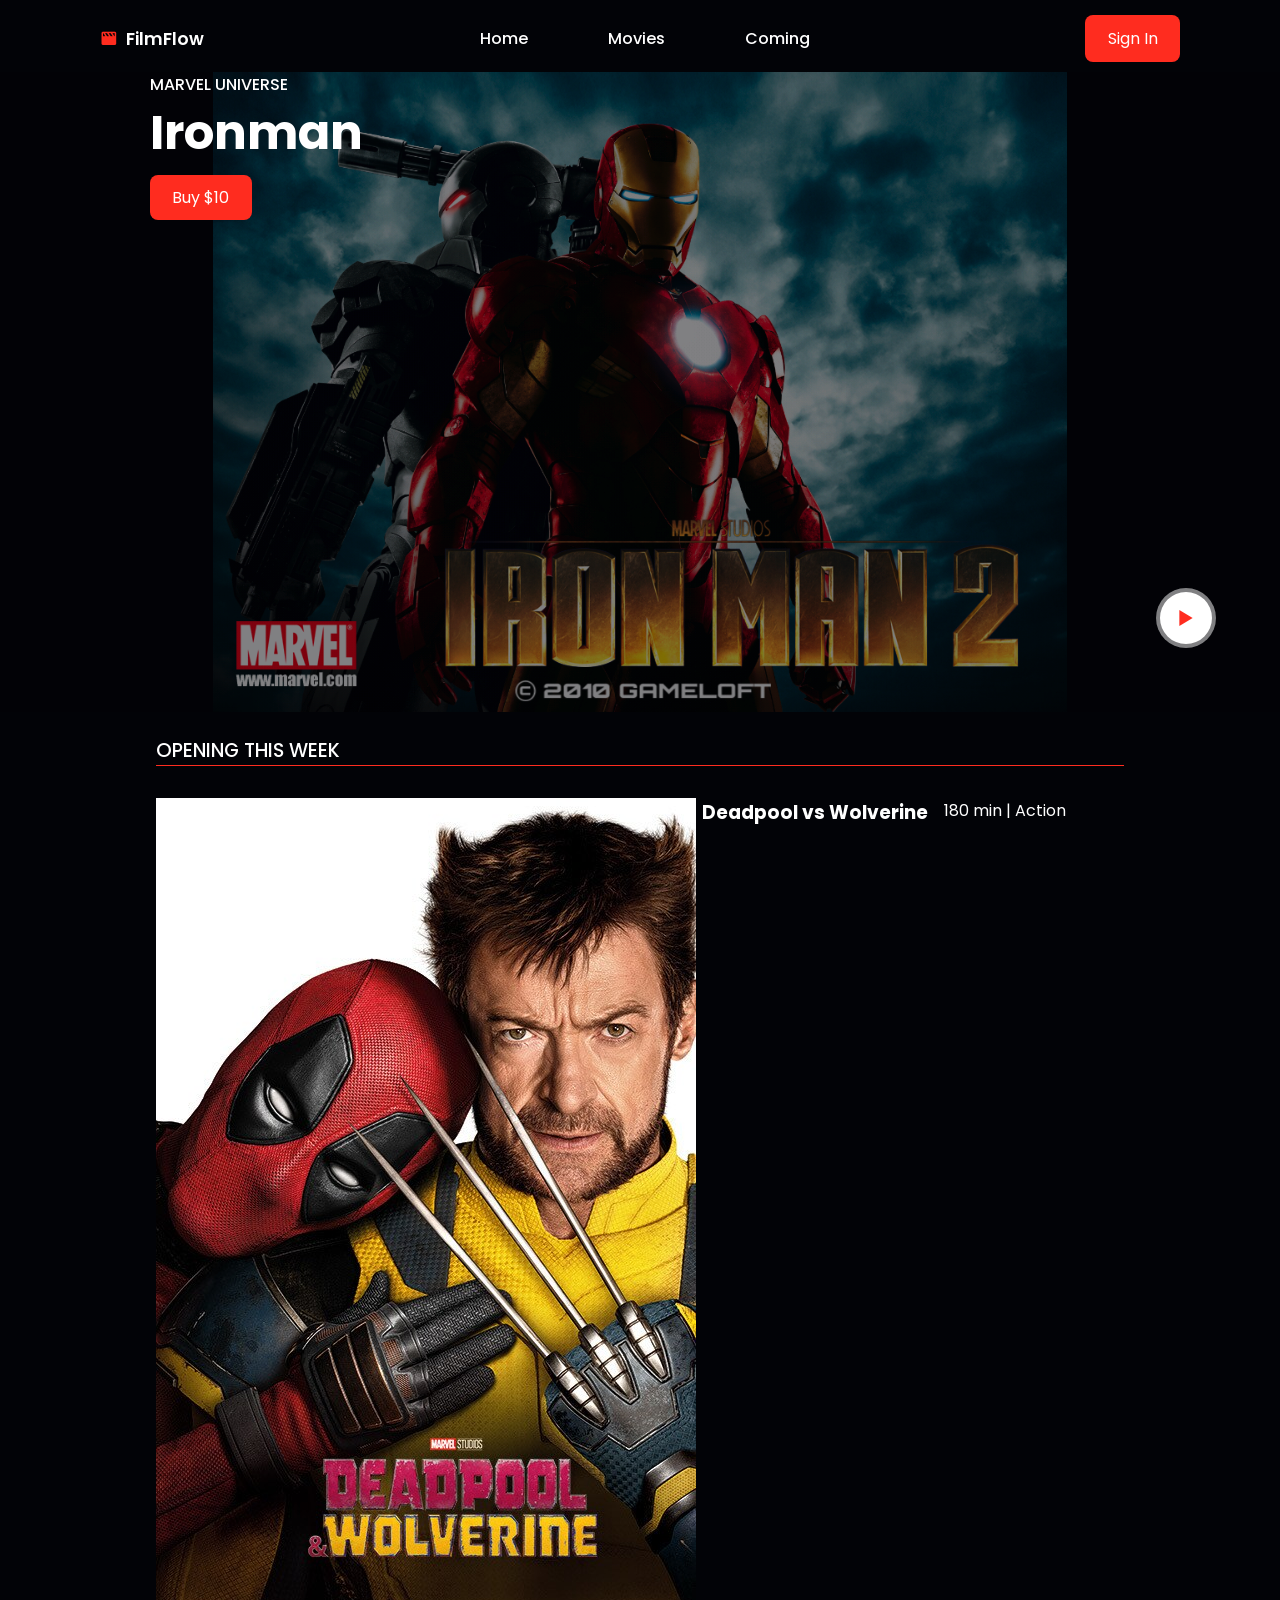
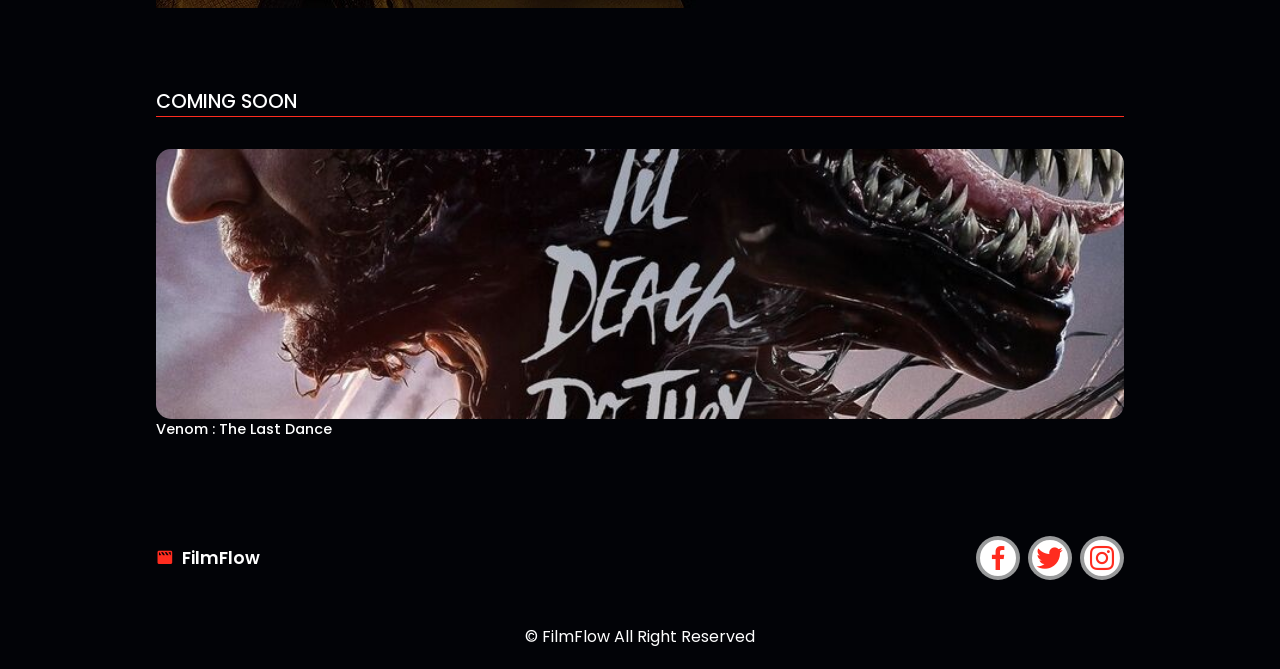
==== index.html @ cda3e14e "Add to repository" ====
<!DOCTYPE html>
<html lang="en">
<head>
    <meta charset="UTF-8">
    <meta name="viewport" content="width=device-width, initial-scale=1.0">
    <title>Movie Review Website | Sujal Sharma</title>
    <link rel="stylesheet" href="style.css">

    <link rel="stylesheet" href="https://cdn.jsdelivr.net/npm/boxicons@latest/css/boxicons.min.css">

    <link rel="stylesheet" href="https://cdn.jsdelivr.net/npm/swiper@11/swiper-bundle.min.css" />
    
</head>
<body>

    <header>
        <a href="#home" class="logo">
            <i class='bx bxs-movie'></i>FilmFlow
        </a>
        <div class="bx bx-menu" id="menu-icon"></div>

        <ul class="navbar">
            <li><a href="#home" class="active-home">Home</a></li>
            <li><a href="#movies">Movies</a></li>
            <li><a href="#coming">Coming</a></li>
        </ul>
        <a href="#" class="btn">Sign In</a> 
    </header>
    
    <section class="home-swipper" id="home">
        <div class="swiper-wrapper">
            <div class="swiper-slide container">
                <img src="Ironman2.png" alt="">
                <div class="home-text">
                    <span>Marvel Universe</span>
                    <h1>Ironman</h1>
                    <a href="" class="btn">Buy $10</a>
                    <a href="" class="play">
                        <i class="bx bx-play"></i>
                    </a>
                </div>
            </div>
            <div class="swiper-slide container">
                <img src="Infinity War.jpg" alt="">
                <div class="home-text">
                    <span>Marvel Universe</span>
                    <h1>Avengers <br>Infinity War</h1>
                    <a href="" class="btn">Buy $10</a>
                    <a href="" class="play">
                        <i class="bx bx-play"></i>
                    </a>
                </div>
            </div>
            <div class="swiper-slide container">
                <img src="Spiderman.jpg" alt="">
                <div class="home-text">
                    <span>Marvel Universe</span>
                    <h1>Spiderman <br>No Way Home</h1>
                    <a href="" class="btn">Buy $20</a>
                    <a href="" class="play">
                        <i class="bx bx-play"></i>
                    </a>
                </div>
            </div>
            <div class="swiper-slide container">
                <img src="Captain America.jpg" alt="">
                <div class="home-text">
                    <span>Marvel Universe</span>
                    <h1>Captain America <br>The Winter Soldier</h1>
                    <a href="" class="btn">Buy $10</a>
                    <a href="" class="play">
                        <i class="bx bx-play"></i>
                    </a>
                </div>
            </div>

          </div> 
        </div>
        <div class="swiper-pagination"></div>
    </section>

    <div class="movies" id="movies">
        <h2 class="heading">Opening This Week</h2>

        <div class="movies-container">

            <div class="box">
                <img src="Deadpool3.jpeg" alt="">
            </div>
            <h3>Deadpool vs Wolverine</h3>
            <span>180 min | Action</span>
        </div>
    </div>
    <section class="coming" id="coming">
         <h2 class="heading">Coming Soon</h2>
         <div class="coming-container swiper">
            <div class="swiper-wraper">
                <div class="swiper-slide box">
                    <div class="box-img">
                        <img src="Venom.jpg" alt="">
                    </div>
                    <h3>Venom : The Last Dance</h3>
                </div>
            </div>
        </div>
    </section>

        <section class="footer">
            <a href="" class="logo">
                <i class="bx bxs-movie"></i>FilmFlow
            </a>
            <div class="social">
                <a href=""><i class='bx bxl-facebook'></i></a>
                <a href=""><i class='bx bxl-twitter'></i></a>
                <a href=""><i class='bx bxl-instagram'></i></a>
            </div>
        </section>

        <div class="copyright">
            <p>&#169; FilmFlow All Right Reserved</p>
        </div>
    <script src="https://cdn.jsdelivr.net/npm/swiper@11/swiper-bundle.min.js"></script>
    <script src="script.js"></script>
</body>
</html>
---- style.css ----
@import url('https://fonts.googleapis.com/css2?family=Poppins:wght@100;200;300;400;500;600;700;800;900&display=swap');

* {
  font-family: 'Poppins', sans-serif;
  margin: 0;
  padding: 0;
  box-sizing: border-box;
  text-decoration: none;
  list-style: none;
  scroll-padding-top: 2rem;
  scroll-behavior: smooth;
}

:root {
  --main-color: #ff2c1f;
  --text-color: #020307;
  --bg-color: #fff;
}

body {
  background: var(--text-color);
  color: var(--bg-color);
}

header {
  position: fixed;
  width: 100%;
  top: 0;
  right: 0;
  z-index: 1000;
  display: flex;
  align-items: center;
  justify-content: space-between;
  padding: 15px 100px;
  transition: 0.5s;
}

header.shadow{
  background: var(--bg-color);
  box-shadow: 0 0 4px rgb(14 55 54/15%);
}
header.shadow .navbar a{
  color: var(--text-color);
}
header.shadow .logo{
  color: var(--text-color);
}

.logo {
  font-size: 1.1rem;
  font-weight: 600;
  align-items: center;
  color: var(--bg-color);
  display: flex;
  column-gap: 0.5rem;
}

.bx {
  color: var(--main-color);
}

.navbar{
  display: flex;
  column-gap: 5rem;
}

.navbar li {
  position: relative;
}
.navbar a{
  font-size: 1rem;
  font-weight: 500;
  color: var(--bg-color);
}

.navbara::after {
  content: '';
  width: 0;
  height: 2px;
  background: var(--main-color);
  position: absolute;
  bottom: -4px;
  left: 0;
  transition: 0.4s all linear;
}

.navbar a:hover::after, 
.navbar .active-home::after {
  width: 100%;
}
#menu-icon{
  font-size: 24px;
  cursor: pointer;
  z-index: 1000001;
  display: none;
}
.btn {
  padding: 0.7rem 1.4rem;
  background: var(--main-color);
  color: #fff;
  font-weight: 400;
  border-radius: 0.5rem;
}

.btn:hover {
  background: #fa1216; 
}

section {
  padding: 4.5rem 0 1.5rem;

}

.container {
  width: 100%;
  min-height: 640px;
  position: relative;
  display: flex;
  align-items: center;
  background-color: rgba(2, 3, 7, 0.5);
}

.container img{
  position: absolute;
  width: 100%;
  height: 100%;
  object-fit: contain;
  object-position: center;
  z-index: -1;
}

.swiper-wrapper{
  position: absolute;
}

.swiper-pagination-bullet {
  width: 6px !important;
  height: 6px !important;
  border-radius: 0.2rem !important;
  background: var(--bg-color) !important;
  opacity: 1 !important;
}

.swiper-pagination-bullet-active {
  width: 1.5rem !important;
  background: var(--main-color) !important;
}
.home-text {
  z-index: 1000;
  padding: 0 150px;
}

.home-text span{
  z-index: var(--bg-color);
  font-weight: 500;
  text-transform: uppercase;
}

.home-text h1 {
  color: var(--bg-color);
  font-size: 3rem;
  font-weight: 700;
  margin-bottom: 1rem;
}

.play {
  position: absolute;
  right: 4rem;
  bottom: 10%;
}

.play .bx {
  background: var(--bg-color);
  padding: 10px;
  font-size: 2rem;
  border-radius: 50%;
  border: 4px solid rgb(2, 3, 7,0.5);
  color: var(--main-color);
}

.play .bx:hover{
  background: var(--main-color);
  color: var(--bg-color);
  transition: 0.2s all linear;
}

.heading{
  max-width: 968px;
  margin-left: auto;
  margin-right: auto;
  font-size: 1.2rem;
  font-weight: 500;
  text-transform: uppercase;
  border-bottom: 1px solid var(--main-color);
}

.movies-container{
  max-width: 968px;
  margin-right: auto;
  margin-left: auto;
  display: grid;
  grid-template-columns: repeat(auto-fit, minmax(180px,auto));
  gap: 1rem;
  margin-top: 2rem;
}
.box .box-img{
  width: 100%;
  height: 270px;
  cursor: pointer;
}
.box .box-img img{
  width: 100%;
  height: 100%;
  object-fit: cover;
}
.box .box-img img:hover{
  transform: translateY(-10px);
  transition: 0.2s all linear;
}
.box h3{
  font-size: 0.9rem;
  font-weight: 500;
}
.box span{
  font-size: 14px;
}

.coming-container{
  display: grid;
  gap: 1rem;
  max-width: 968px;
  margin-left: auto;
  margin-right: auto;
  margin-top: 2rem;
}
.coming-container .box img:hover{
  transform: translateY(0);
}
.coming-container .box img{
  border-radius: 15px;
}

.footer{
  max-width: 968px;
  margin-left: auto;
  margin-right: auto;
  display: flex;
  justify-content: space-between;
}
.social{
  display: flex;
  align-items: center;
  column-gap: 0.5rem;
}
.social .bx{
  background: var(--bg-color);
  padding: 2px;
  font-size: 2rem;
  border-radius: 50%;
  border: 4px solid rgb(2, 3, 7,0.4);
  color: var(--main-color);
}
.social .bx:hover{
  background: var(--main-color);
  color: var(--bg-color);
  transition: 0.2s all linear;
}

.copyright{
  padding: 20px;
  text-align: center;
  color: var(--bg-color);
}

@media (max-width: 1080px){
  .home-text{
      padding: 0 100px;
  }
}
@media (max-width: 991px){
  header{
      padding: 18px 4%;
  }
  section{
      padding: 50px 4%;
  }
  .home-text{
      padding: 0 4%;
  }
  .home-text h1{
      font-size: 3rem;
  }
}
@media (max-width: 774px){
  header{
      padding: 12px 4%;
  }
  #menu-icon{
      display: initial;
      color: var(--bg-color);
  }
  header.shadow #menu-icon{
      color: var(--text-color);
  }
  .navbar{
      position: absolute;
      top: -570px;
      left: 0;
      right: 0;
      display: flex;
      flex-direction: column;
      background: var(--bg-color);
      row-gap: 1.4rem;
      padding: 20px;
      box-shadow: 4px 4px 0 4px rgb(14 55 54/15%);
      transition: 0.2s all linear;
      text-align: center;
      width: 100%;
  }
  .navbar a{
      color: var(--text-color);
  }
  .navbar a:hover{
      color: var(--main-color);
      border-bottom: 1px solid var(--main-color);
  }
  .navbar a::after{
      display: none;
  }
  .navbar.active{
      top: 100%;
  }
  .home-text h1{
      font-size: 2.4rem;
  }
  .btn{
      padding: 0.6rem 1.2rem;
  }
  .movies-container{
      grid-template-columns: repeat(auto-fit, minmax(160px,auto));
  }
}
@media (max-width: 472px){
  .newsletter form .email{
      width: auto;
  }
  .footer{
      flex-direction: column;
      align-items: center;
      row-gap: 1rem;
  }
  .container{
      width: 100%;
      min-height: 500px;
  }
  header{
      padding: 6px 4%;
  }
  .home-text h1{
      font-size: 1.7rem;
  }
  .play{
      right: 2rem;
      bottom: 8%;
  }
  .play .bx{
      padding: 7px;
  }
  .movies-container{
      grid-template-columns: repeat(auto-fit, minmax(140px, auto));
  }
}
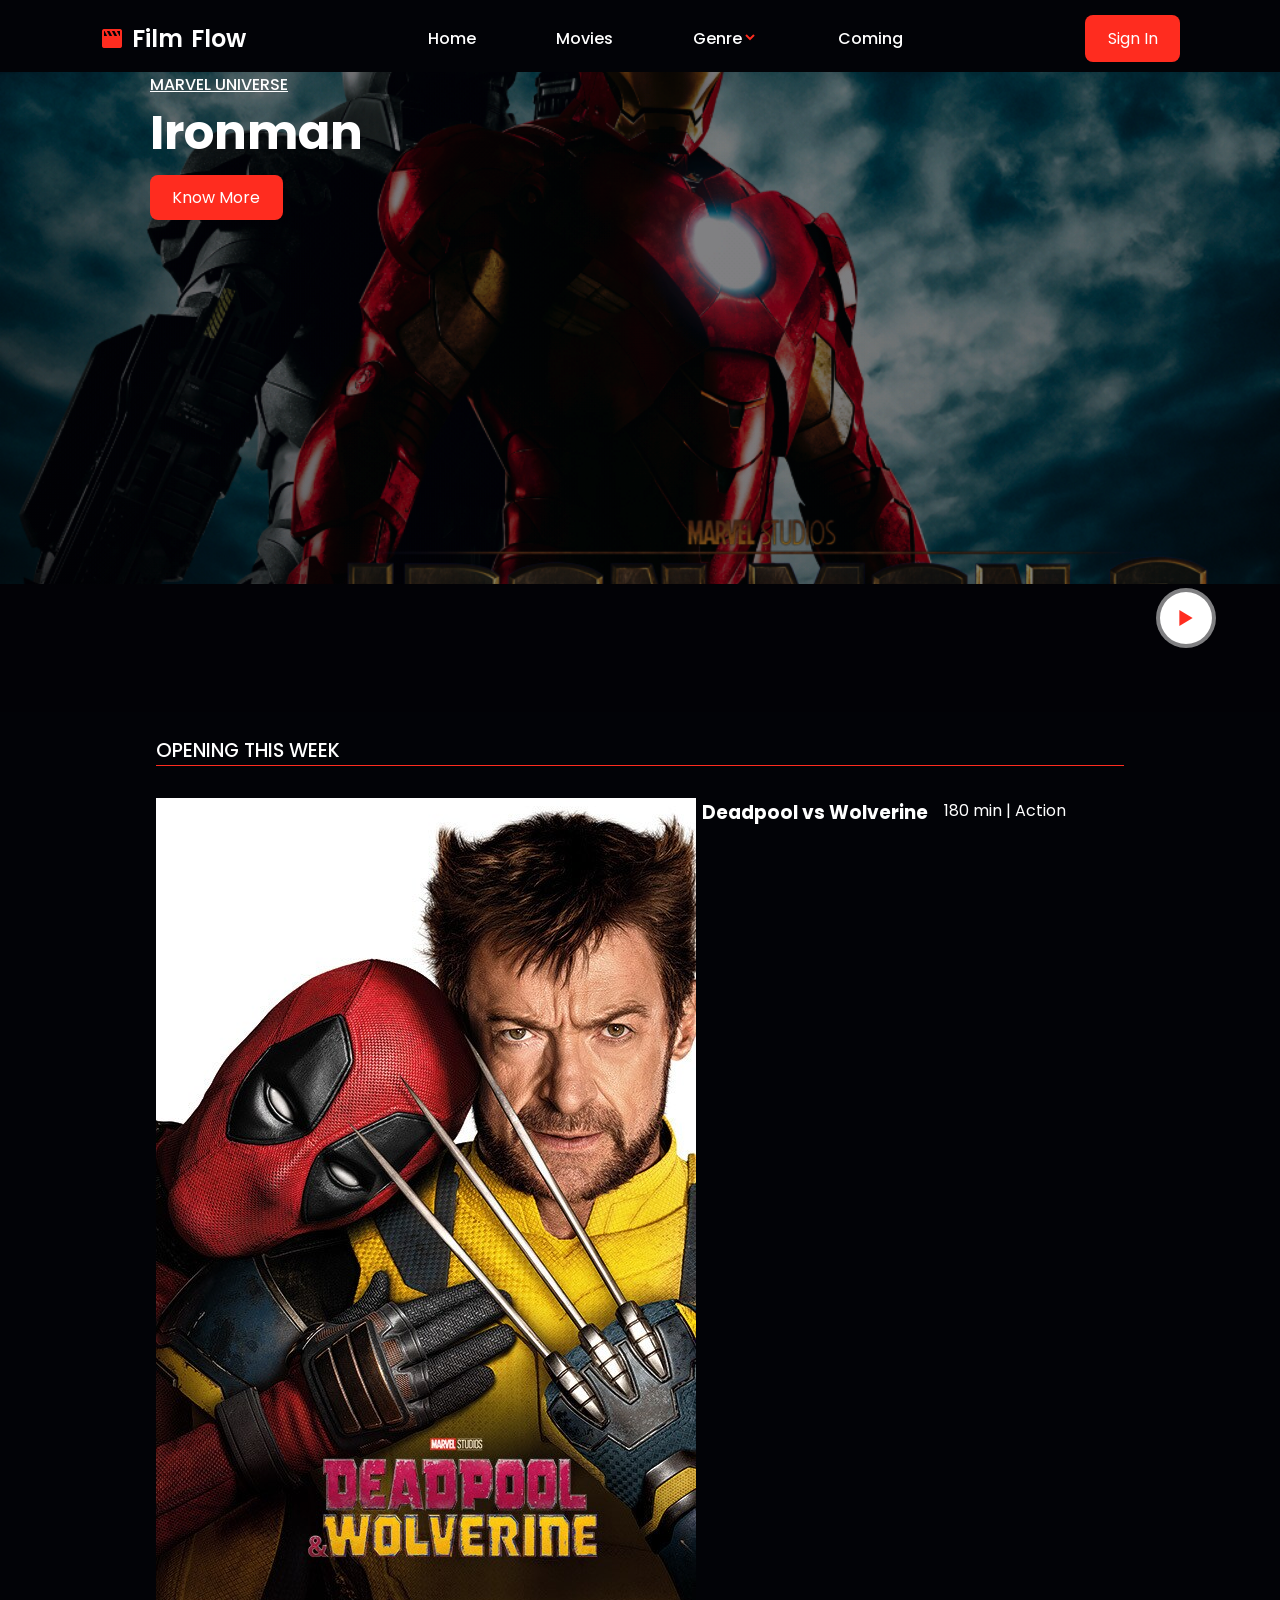
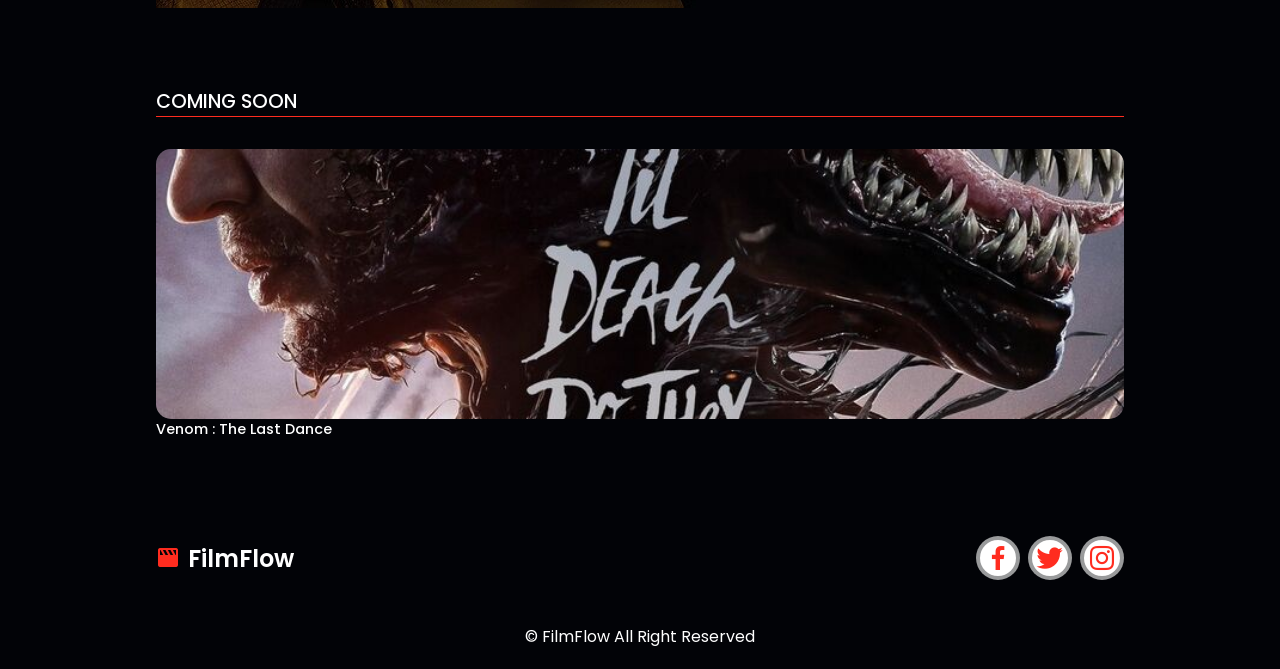
==== commit 6d0b7ae1: "Update" ====
--- a/index.html
+++ b/index.html
@@ -3,7 +3,7 @@
 <head>
     <meta charset="UTF-8">
     <meta name="viewport" content="width=device-width, initial-scale=1.0">
-    <title>Movie Review Website | Sujal Sharma</title>
+    <title>FilmFlow: Movie Review Website | By-Sujal Sharma</title>
     <link rel="stylesheet" href="style.css">
 
     <link rel="stylesheet" href="https://cdn.jsdelivr.net/npm/boxicons@latest/css/boxicons.min.css">
@@ -13,19 +13,44 @@
 </head>
 <body>
 
-    <header>
+    <div class="menu-bar">
         <a href="#home" class="logo">
-            <i class='bx bxs-movie'></i>FilmFlow
+            <i class='bx bxs-movie'></i>Film<span>Flow</span>
         </a>
         <div class="bx bx-menu" id="menu-icon"></div>
 
         <ul class="navbar">
             <li><a href="#home" class="active-home">Home</a></li>
             <li><a href="#movies">Movies</a></li>
+            <li class="dropdown"><a href="#genre">Genre<i class="bx bxs-chevron-down" id="dropbtn"></i></a>
+                <div class="dropdown_menu">
+                    <ul>
+                        <li><a href=#action>Action</a></li>
+                        <li><a href=#adventure>Adventure</a></li>
+                        <li><a href=#animation>Animation</a></li>
+                        <li><a href=#biography>Biography</a></li>
+                        <li><a href=#comedy>Comedy</a></li>
+                        <li><a href=#crime>Crime</a></li>
+                        <li><a href=#documentary>Documentary</a></li>
+                        <li><a href=#drama>Drama</a></li>
+                        <li><a href=#family>Family</a></li>
+                        <li><a href=#fantasy>Fantasy</a></li>
+                        <li><a href=#history>History</a></li>
+                        <li><a href=#horror>Horror</a></li>
+                        <li><a href=#kids>Kids</a></li>
+                        <li><a href=#Mystery>Mystery</a></li>
+                        <li><a href=#reality>Reality</a></li>
+                        <li><a href=#Romance>Romance</a></li>
+                        <li><a href=#sci-fi&fantasy>Sci-Fi & Fantasy</a></li>
+                        <li><a href=#thriller>Thriller</a></li>
+                        <li><a href=#war>War</a></li>
+                    </ul>
+                </div>
+            </li>
             <li><a href="#coming">Coming</a></li>
         </ul>
         <a href="#" class="btn">Sign In</a> 
-    </header>
+    </div>
     
     <section class="home-swipper" id="home">
         <div class="swiper-wrapper">
@@ -34,7 +59,7 @@
                 <div class="home-text">
                     <span>Marvel Universe</span>
                     <h1>Ironman</h1>
-                    <a href="" class="btn">Buy $10</a>
+                    <a href="" class="btn">Know More</a>
                     <a href="" class="play">
                         <i class="bx bx-play"></i>
                     </a>
@@ -45,7 +70,7 @@
                 <div class="home-text">
                     <span>Marvel Universe</span>
                     <h1>Avengers <br>Infinity War</h1>
-                    <a href="" class="btn">Buy $10</a>
+                    <a href="" class="btn">Know More</a>
                     <a href="" class="play">
                         <i class="bx bx-play"></i>
                     </a>
@@ -56,7 +81,7 @@
                 <div class="home-text">
                     <span>Marvel Universe</span>
                     <h1>Spiderman <br>No Way Home</h1>
-                    <a href="" class="btn">Buy $20</a>
+                    <a href="" class="btn">Know More</a>
                     <a href="" class="play">
                         <i class="bx bx-play"></i>
                     </a>
@@ -67,7 +92,7 @@
                 <div class="home-text">
                     <span>Marvel Universe</span>
                     <h1>Captain America <br>The Winter Soldier</h1>
-                    <a href="" class="btn">Buy $10</a>
+                    <a href="" class="btn">Know More</a>
                     <a href="" class="play">
                         <i class="bx bx-play"></i>
                     </a>
--- a/style.css
+++ b/style.css
@@ -22,32 +22,32 @@
   color: var(--bg-color);
 }
 
-header {
-  position: fixed;
-  width: 100%;
-  top: 0;
-  right: 0;
-  z-index: 1000;
-  display: flex;
-  align-items: center;
-  justify-content: space-between;
-  padding: 15px 100px;
-  transition: 0.5s;
-}
-
-header.shadow{
-  background: var(--bg-color);
-  box-shadow: 0 0 4px rgb(14 55 54/15%);
-}
-header.shadow .navbar a{
-  color: var(--text-color);
-}
-header.shadow .logo{
-  color: var(--text-color);
-}
+.menu-bar{
+    position: fixed;
+    width: 100%;
+    top: 0;
+    right: 0;
+    z-index: 1000;
+    display: flex;
+    align-items: center;
+    justify-content: space-between;
+    padding: 15px 100px;
+    transition: 0.5s;
+  }
+
+  .menu-bar.shadow{
+    background: var(--bg-color);
+    box-shadow: 0 0 4px rgb(14 55 54/15%);
+  }
+  header.shadow .navbar a{
+    color: var(--text-color);
+  }
+  header.shadow .logo{
+    color: var(--text-color);
+  }
 
 .logo {
-  font-size: 1.1rem;
+  font-size: 1.5rem;
   font-weight: 600;
   align-items: center;
   color: var(--bg-color);
@@ -71,6 +71,12 @@
   font-size: 1rem;
   font-weight: 500;
   color: var(--bg-color);
+}
+
+.navbar a:hover {
+  border-bottom-width: 1px;
+  border-bottom-style: solid;
+  border-color: var(--main-color);
 }
 
 .navbara::after {
@@ -88,6 +94,7 @@
 .navbar .active-home::after {
   width: 100%;
 }
+
 #menu-icon{
   font-size: 24px;
   cursor: pointer;
@@ -111,6 +118,35 @@
 
 }
 
+.dropdown_menu {
+  display: none;
+}
+
+.navbar ul li:hover .dropdown_menu {
+  font-size: 14px;
+  padding: 10px 0 0;
+  display: flex;
+  justify-content: flex-start;
+  align-items: center;
+  flex-wrap: wrap;
+  list-style: none;
+  margin: 0;
+  background-color:var(--text-color);
+  box-sizing: border-box;
+}
+
+.dropdown_menu ul {
+  display: block;
+  margin: 10px;
+}
+
+.dropdown_menu ul li {
+  width: 150px;
+  padding: 10px;
+}
+
+
+
 .container {
   width: 100%;
   min-height: 640px;
@@ -123,9 +159,8 @@
 .container img{
   position: absolute;
   width: 100%;
-  height: 100%;
-  object-fit: contain;
-  object-position: center;
+  height: 80%;
+  object-fit: cover;
   z-index: -1;
 }
 
@@ -154,6 +189,7 @@
   z-index: var(--bg-color);
   font-weight: 500;
   text-transform: uppercase;
+  text-decoration: underline;
 }
 
 .home-text h1 {
@@ -161,6 +197,12 @@
   font-size: 3rem;
   font-weight: 700;
   margin-bottom: 1rem;
+}
+
+.home-text h1:hover{
+  text-decoration: double;
+  color: rgba(255, 0, 0, 0.873);
+  cursor: pointer;
 }
 
 .play {
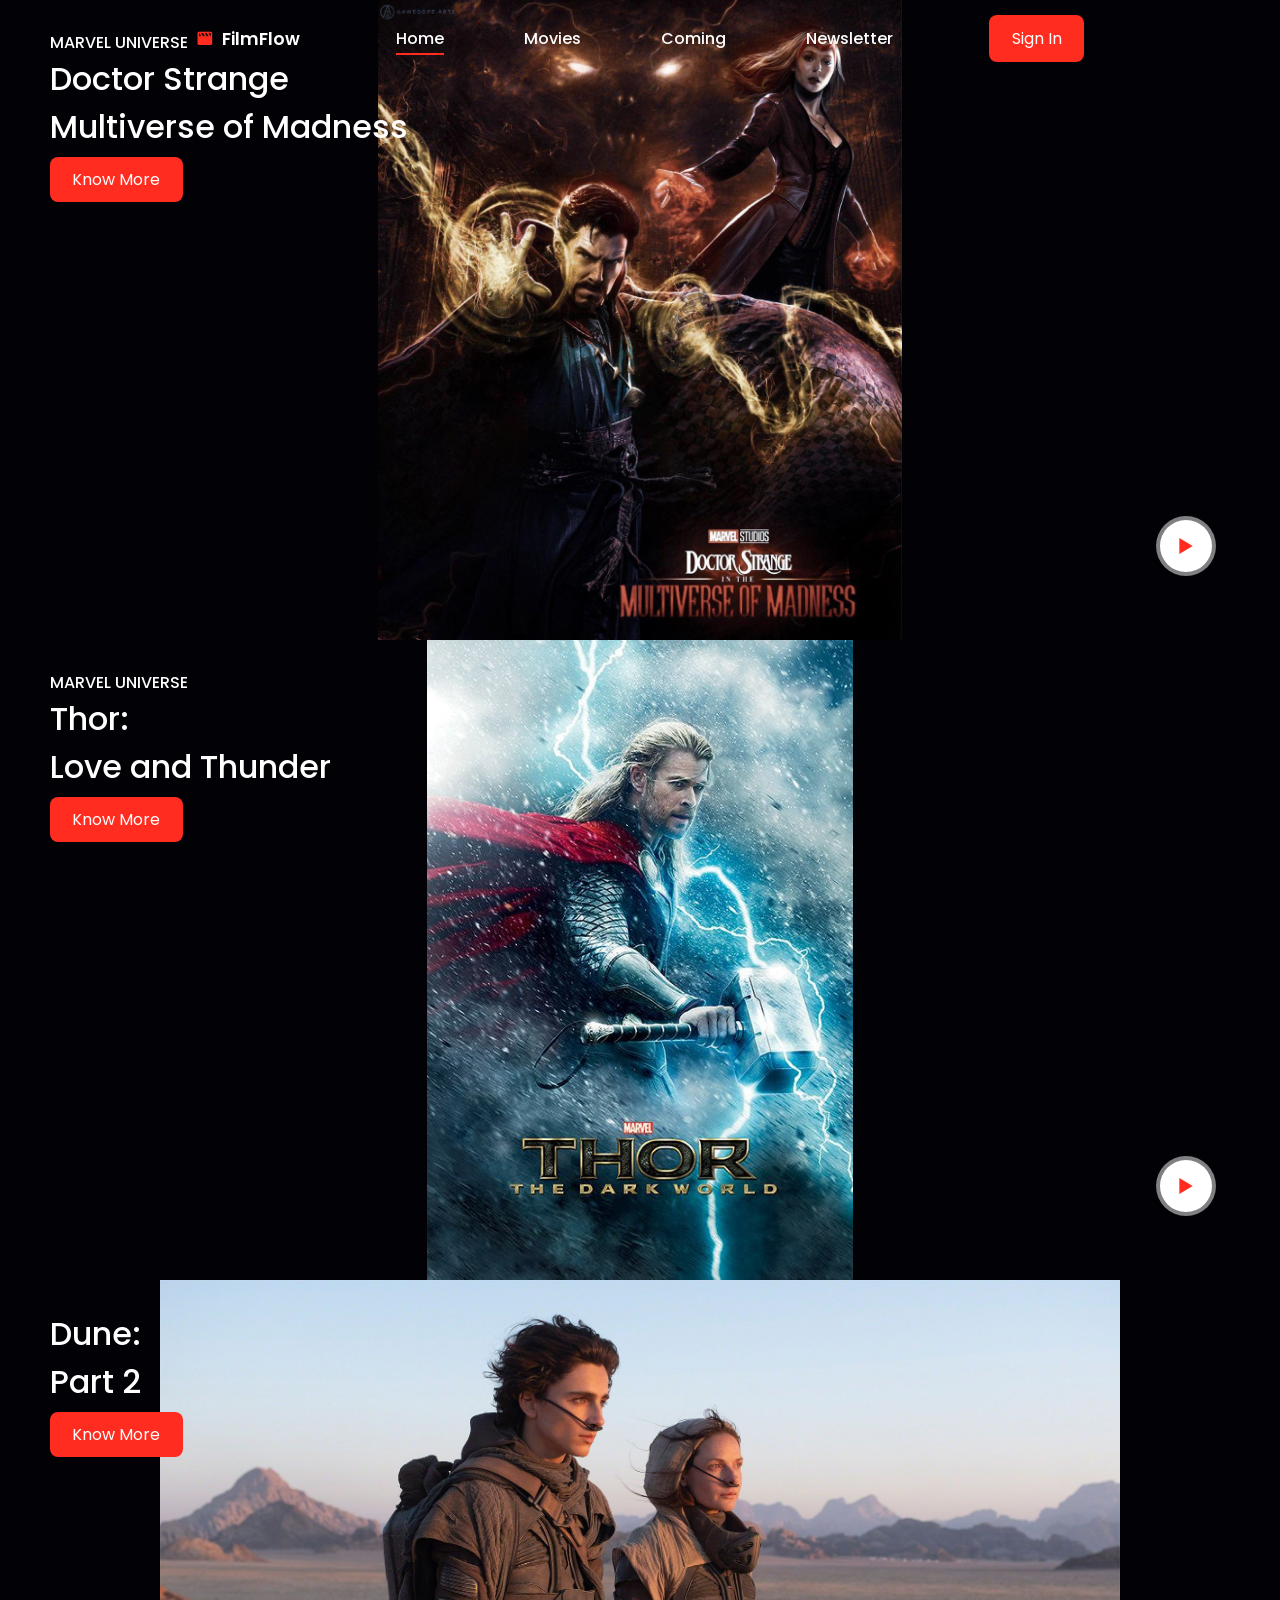
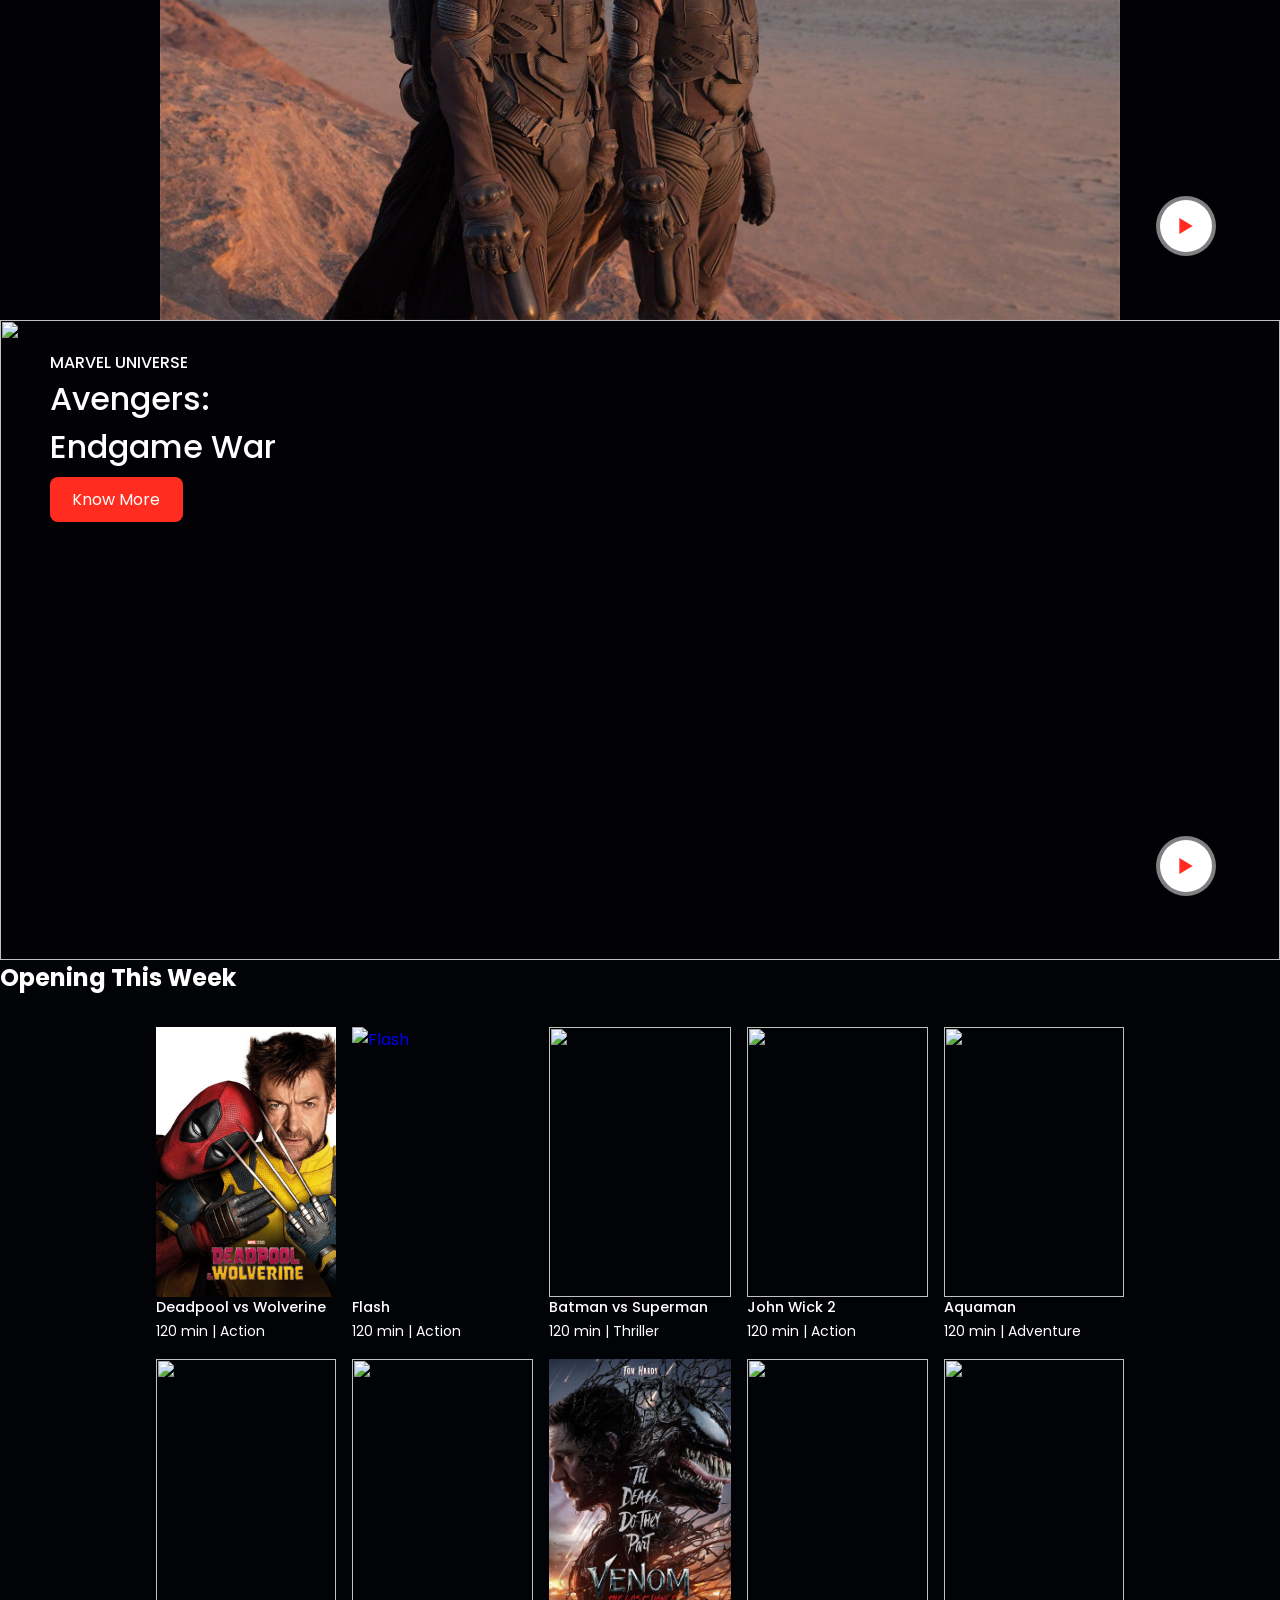
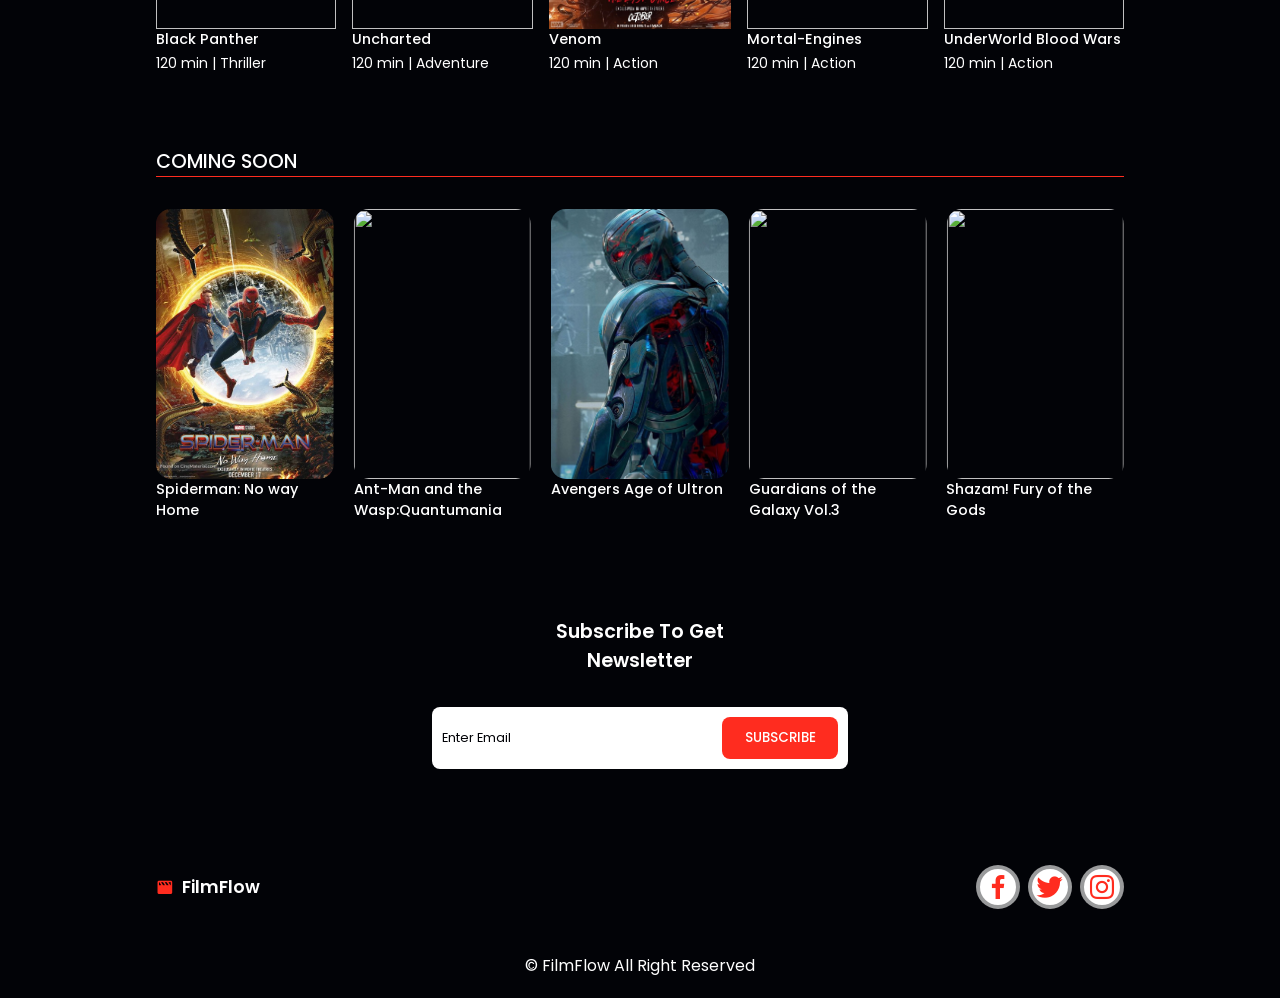
==== commit 1ebfb70a: "Add to repository" ====
--- a/index.html
+++ b/index.html
@@ -1,150 +1,291 @@
-<!DOCTYPE html>
-<html lang="en">
-<head>
-    <meta charset="UTF-8">
-    <meta name="viewport" content="width=device-width, initial-scale=1.0">
-    <title>FilmFlow: Movie Review Website | By-Sujal Sharma</title>
-    <link rel="stylesheet" href="style.css">
-
-    <link rel="stylesheet" href="https://cdn.jsdelivr.net/npm/boxicons@latest/css/boxicons.min.css">
-
-    <link rel="stylesheet" href="https://cdn.jsdelivr.net/npm/swiper@11/swiper-bundle.min.css" />
-    
-</head>
-<body>
-
-    <div class="menu-bar">
-        <a href="#home" class="logo">
-            <i class='bx bxs-movie'></i>Film<span>Flow</span>
-        </a>
-        <div class="bx bx-menu" id="menu-icon"></div>
-
-        <ul class="navbar">
-            <li><a href="#home" class="active-home">Home</a></li>
-            <li><a href="#movies">Movies</a></li>
-            <li class="dropdown"><a href="#genre">Genre<i class="bx bxs-chevron-down" id="dropbtn"></i></a>
-                <div class="dropdown_menu">
-                    <ul>
-                        <li><a href=#action>Action</a></li>
-                        <li><a href=#adventure>Adventure</a></li>
-                        <li><a href=#animation>Animation</a></li>
-                        <li><a href=#biography>Biography</a></li>
-                        <li><a href=#comedy>Comedy</a></li>
-                        <li><a href=#crime>Crime</a></li>
-                        <li><a href=#documentary>Documentary</a></li>
-                        <li><a href=#drama>Drama</a></li>
-                        <li><a href=#family>Family</a></li>
-                        <li><a href=#fantasy>Fantasy</a></li>
-                        <li><a href=#history>History</a></li>
-                        <li><a href=#horror>Horror</a></li>
-                        <li><a href=#kids>Kids</a></li>
-                        <li><a href=#Mystery>Mystery</a></li>
-                        <li><a href=#reality>Reality</a></li>
-                        <li><a href=#Romance>Romance</a></li>
-                        <li><a href=#sci-fi&fantasy>Sci-Fi & Fantasy</a></li>
-                        <li><a href=#thriller>Thriller</a></li>
-                        <li><a href=#war>War</a></li>
-                    </ul>
-                </div>
-            </li>
-            <li><a href="#coming">Coming</a></li>
-        </ul>
-        <a href="#" class="btn">Sign In</a> 
-    </div>
-    
-    <section class="home-swipper" id="home">
-        <div class="swiper-wrapper">
-            <div class="swiper-slide container">
-                <img src="Ironman2.png" alt="">
-                <div class="home-text">
-                    <span>Marvel Universe</span>
-                    <h1>Ironman</h1>
-                    <a href="" class="btn">Know More</a>
-                    <a href="" class="play">
-                        <i class="bx bx-play"></i>
-                    </a>
-                </div>
-            </div>
-            <div class="swiper-slide container">
-                <img src="Infinity War.jpg" alt="">
-                <div class="home-text">
-                    <span>Marvel Universe</span>
-                    <h1>Avengers <br>Infinity War</h1>
-                    <a href="" class="btn">Know More</a>
-                    <a href="" class="play">
-                        <i class="bx bx-play"></i>
-                    </a>
-                </div>
-            </div>
-            <div class="swiper-slide container">
-                <img src="Spiderman.jpg" alt="">
-                <div class="home-text">
-                    <span>Marvel Universe</span>
-                    <h1>Spiderman <br>No Way Home</h1>
-                    <a href="" class="btn">Know More</a>
-                    <a href="" class="play">
-                        <i class="bx bx-play"></i>
-                    </a>
-                </div>
-            </div>
-            <div class="swiper-slide container">
-                <img src="Captain America.jpg" alt="">
-                <div class="home-text">
-                    <span>Marvel Universe</span>
-                    <h1>Captain America <br>The Winter Soldier</h1>
-                    <a href="" class="btn">Know More</a>
-                    <a href="" class="play">
-                        <i class="bx bx-play"></i>
-                    </a>
-                </div>
-            </div>
-
-          </div> 
-        </div>
-        <div class="swiper-pagination"></div>
-    </section>
-
-    <div class="movies" id="movies">
-        <h2 class="heading">Opening This Week</h2>
-
-        <div class="movies-container">
-
-            <div class="box">
-                <img src="Deadpool3.jpeg" alt="">
-            </div>
-            <h3>Deadpool vs Wolverine</h3>
-            <span>180 min | Action</span>
-        </div>
-    </div>
-    <section class="coming" id="coming">
-         <h2 class="heading">Coming Soon</h2>
-         <div class="coming-container swiper">
-            <div class="swiper-wraper">
-                <div class="swiper-slide box">
-                    <div class="box-img">
-                        <img src="Venom.jpg" alt="">
-                    </div>
-                    <h3>Venom : The Last Dance</h3>
-                </div>
-            </div>
-        </div>
-    </section>
-
-        <section class="footer">
-            <a href="" class="logo">
-                <i class="bx bxs-movie"></i>FilmFlow
-            </a>
-            <div class="social">
-                <a href=""><i class='bx bxl-facebook'></i></a>
-                <a href=""><i class='bx bxl-twitter'></i></a>
-                <a href=""><i class='bx bxl-instagram'></i></a>
-            </div>
-        </section>
-
-        <div class="copyright">
-            <p>&#169; FilmFlow All Right Reserved</p>
-        </div>
-    <script src="https://cdn.jsdelivr.net/npm/swiper@11/swiper-bundle.min.js"></script>
-    <script src="script.js"></script>
-</body>
+<!DOCTYPE html>
+<html lang="en">
+<head>
+    <meta charset="UTF-8">
+    <meta name="viewport" content="width=device-width, initial-scale=1.0">
+    <title>FilmFlow: Movie Review Website | By-Sujal Sharma</title>
+    <link rel="stylesheet" href="style.css">
+
+    <link rel="stylesheet" href="https://cdn.jsdelivr.net/npm/boxicons@latest/css/boxicons.min.css">
+
+    <link rel="stylesheet" href="https://cdn.jsdelivr.net/npm/swiper@11/swiper-bundle.min.css" />
+    
+</head>
+<body>
+
+    <header>
+        <a href="#home" class="logo">
+            <i class='bx bxs-movie'></i>FilmFlow
+        </a>
+        <div class="bx bx-menu" id="menu-icon"></div>
+
+        <!-- menu  -->
+        <ul class="navbar">
+            <li><a href="#home" class="home-active">Home</a></li>
+            <li><a href="#movies">Movies</a></li>
+            <li><a href="#coming">Coming</a></li>
+            <li><a href="#newsletter">Newsletter</a></li>
+        </ul>
+        <a href="#" class="btn">Sign In</a>
+    </header>
+
+    <!-- Home  -->
+    <section class="home swiper" id="home">
+        <div class="swiper-wrapper">
+            <div class="swiper-slide container">
+              <img src="m1.jpg" alt="">
+              <div class="home-text">
+                <span>Marvel Universe</span>
+                <h1>Doctor Strange <br>Multiverse of Madness</h1>
+                <a href="" class="btn">Know More</a>
+                    <a href="" class="play">
+                        <i class='bx bx-play' ></i>
+                    </a>
+              </div>
+            </div>
+          </div>
+            <div class="swiper-slide container">
+                <img src="Thor.jpg" alt="">
+                <div class="home-text">
+                    <span>Marvel Universe</span>
+                    <h1>Thor: <br>Love and Thunder</h1>
+                    <a href="" class="btn">Know More</a>
+                    <a href="" class="play">
+                        <i class='bx bx-play' ></i>
+                    </a>
+                </div>
+            </div>
+            <div class="swiper-slide container">
+                <img src="c10.jpg" alt="">
+                <div class="home-text">
+                    <span></span>
+                    <h1>Dune: <br>Part 2</h1>
+                    <a href="" class="btn">Know More</a>
+                    <a href="" class="play">
+                        <i class='bx bx-play' ></i>
+                    </a>
+                </div>
+            </div>
+            <div class="swiper-slide container">
+                <img src="home4.png" alt="">
+                <div class="home-text">
+                    <span>Marvel Universe</span>
+                    <h1>Avengers: <br>Endgame War</h1>
+                    <a href="" class="btn">Know More</a>
+                    <a href="" class="play">
+                        <i class='bx bx-play' ></i>
+                    </a>
+                </div>
+            </div>
+            
+          </div>
+          <div class="swiper-pagination"></div>
+    </section>
+
+    <!-- Movies  -->
+    <div class="movies" id="movies">
+        <h2 class="headin   g">Opening This Week</h2>
+        <!-- Movies container  -->
+        <div class="movies-container">
+            <!-- box-1  -->
+            <div class="box">
+                <div class="box-img">
+                    <a href ="https://www.imdb.com/title/tt6263850/?ref_=nv_sr_srsg_3_tt_8_nm_0_in_0_q_dead">
+                        <img src="Deadpool3.jpeg" alt="Deadpool"> 
+                    </a>
+                </div>
+                <h3>Deadpool vs Wolverine</h3>
+                <span>120 min | Action</span>
+            </div>
+            <!-- box-2  -->
+            <div class="box">
+                <div class="box-img">
+                    <a href="https://www.imdb.com/title/tt3107288/?ref_=nv_sr_srsg_0_tt_8_nm_0_in_0_q_flash">
+                    <img src="./img/c2.jpg" alt="Flash">
+                    </a>
+                </div>
+                <h3>Flash</h3>
+                <span>120 min | Action</span>
+            </div>
+            <!-- box-3  -->
+            <div class="box">
+                <div class="box-img">
+                    <a href="https://www.imdb.com/title/tt2975590/?ref_=nv_sr_srsg_1_tt_8_nm_0_in_0_q_Batman%2520vs%2520superman">
+                    <img src="./img/m3.jpg" alt="">
+                    </a>
+                </div>
+                <h3>Batman vs Superman</h3>
+                <span>120 min | Thriller</span>
+            </div>
+            <!-- box-4  -->
+            <div class="box">
+                <div class="box-img">
+                    <img src="./img/m4.jpg" alt="">
+                </div>
+                <h3>John Wick 2</h3>
+                <span>120 min | Action</span>
+            </div>
+            <!-- box-5  -->
+            <div class="box">
+                <div class="box-img">
+                    <img src="./img/m5.jpg" alt="">
+                </div>
+                <h3>Aquaman</h3>
+                <span>120 min | Adventure</span>
+            </div>
+            <!-- box-6  -->
+            <div class="box">
+                <div class="box-img">
+                    <img src="./img/m6.jpg" alt="">
+                </div>
+                <h3>Black Panther</h3>
+                <span>120 min | Thriller</span>
+            </div>
+            <!-- box-7  -->
+            <div class="box">
+                <div class="box-img">
+                    <img src="./img/m7.jpg" alt="">
+                </div>
+                <h3>Uncharted</h3>
+                <span>120 min | Adventure</span>
+            </div>
+            <!-- box-8  -->
+            <div class="box">
+                <div class="box-img">
+                    <img src="Venom.jpg" alt="">
+                </div>
+                <h3>Venom</h3>
+                <span>120 min | Action</span>
+            </div>
+            <!-- box-9  -->
+            <div class="box">
+                <div class="box-img">
+                    <img src="./img/m9.jpg" alt="">
+                </div>
+                <h3>Mortal-Engines</h3>
+                <span>120 min | Action</span>
+            </div>
+            <!-- box-10  -->
+            <div class="box">
+                <div class="box-img">
+                    <img src="./img/m10.jpg" alt="">
+                </div>
+                <h3>UnderWorld Blood Wars</h3>
+                <span>120 min | Action</span>
+            </div>
+        </div>
+    </div>
+
+    <!-- coming  -->
+    <section class="coming" id="coming">
+        <h2 class="heading">Coming Soon</h2>
+        <!-- coming contanier  -->
+        <div class="coming-container swiper">
+            <div class="swiper-wrapper">
+                <!-- box-1  -->
+                <div class="swiper-slide box">
+                    <div class="box-img">
+                        <img src="./img/c1.jpg" alt="">
+                    </div>
+                    <h3>Ant-Man and the Wasp:Quantumania</h3>
+                </div>
+                <!-- box-2  -->
+                <div class="swiper-slide box">
+                    <div class="box-img">
+                        <img src="WhatsApp Image 2024-11-25 at 15.53.56.jpeg" alt="">
+                    </div>
+                    <h3>Avengers Age of Ultron</h3>
+                </div>
+                <!-- box-3  -->
+                <div class="swiper-slide box">
+                    <div class="box-img">
+                        <img src="./img/c3.jpg" alt="">
+                    </div>
+                    <h3>Guardians of the Galaxy Vol.3</h3>
+                </div>
+                <!-- box-4  -->
+                <div class="swiper-slide box">
+                    <div class="box-img">
+                        <img src="./img/c4.jpg" alt="">
+                    </div>
+                    <h3>Shazam! Fury of the Gods</h3>
+                </div>
+                <!-- box-5  -->
+                <div class="swiper-slide box">
+                    <div class="box-img">
+                        <img src="./img/c5.jpg" alt="">
+                    </div>
+                    <h3>Aquaman and the Lost Kingdom</h3>
+                </div>
+                <!-- box-6  -->
+                <div class="swiper-slide box">
+                    <div class="box-img">
+                        <img src="./img/c6.jpg" alt="">
+                    </div>
+                    <h3>John Wick:Chapter 4</h3>
+                </div>
+                <!-- box-7 -->
+                <div class="swiper-slide box">
+                    <div class="box-img">
+                        <img src="./img/c7.jpg" alt="">
+                    </div>
+                    <h3>Transformer rise of the beasts</h3>
+                </div>
+                <!-- box-8  -->
+                <div class="swiper-slide box">
+                    <div class="box-img">
+                        <img src="./img/c8.jpg" alt="">
+                    </div>
+                    <h3>Mission: Impossible 7</h3>
+                </div>
+                <!-- box-9  -->
+                <div class="swiper-slide box">
+                    <div class="box-img">
+                        <img src="./Ironman.jpg" alt="">
+                    </div>
+                    <h3>Ironman</h3>
+                </div>
+                <!-- box-10  -->
+                <div class="swiper-slide box">
+                    <div class="box-img">
+                        <img src="./Spiderman.jpg" alt="">
+                    </div>
+                    <h3>Spiderman: No way Home</h3>
+                </div>
+            </div>
+        </div>
+    </section>
+
+    <!-- Newsletter /\ -->
+    <section class="newsletter" id="newsletter">
+        <h2>Subscribe To Get <br>Newsletter</h2>
+        <form action="">
+            <input type="email" class="email" placeholder="Enter Email" required>
+            <input type="submit" value="Subscribe" class="btn">
+        </form>
+    </section>
+
+    <!-- footer  -->
+    <section class="footer">
+        <a href="" class="logo">
+            <i class="bx bxs-movie"></i>FilmFlow
+        </a>
+        <div class="social">
+            <a href="https://www.facebook.com/?stype=lo&flo=1&deoia=1&jlou=Afe9qZIKHc5gzgOg4LvHSEM3f00UqzpVJ7ArBJsZ9QyhBRA8lMKVVKv_zuT_Op4c5qFn6PQpG1sjItB9TqPl5nvFjYaUfRAwdGgpVl8IFDvpaQ&smuh=7907&lh=Ac_8YXRgo6qfwb8iHKo">
+                <i class='bx bxl-facebook'></i>
+            </a>
+            <a href=""><i class='bx bxl-twitter'></i></a>
+            <a href=""><i class='bx bxl-instagram'></i></a>
+        </div>
+    </section>
+
+    <!-- Copyright  -->
+    <div class="copyright">
+        <p>&#169; FilmFlow All Right Reserved</p>
+    </div>
+
+
+    <script src="https://cdn.jsdelivr.net/npm/swiper@11/swiper-bundle.min.js"></script>
+    <script src="script.js"></script>
+</body>
 </html>
--- a/style.css
+++ b/style.css
@@ -1,414 +1,395 @@
-@import url('https://fonts.googleapis.com/css2?family=Poppins:wght@100;200;300;400;500;600;700;800;900&display=swap');
-
-* {
-  font-family: 'Poppins', sans-serif;
-  margin: 0;
-  padding: 0;
-  box-sizing: border-box;
-  text-decoration: none;
-  list-style: none;
-  scroll-padding-top: 2rem;
-  scroll-behavior: smooth;
-}
-
-:root {
-  --main-color: #ff2c1f;
-  --text-color: #020307;
-  --bg-color: #fff;
-}
-
-body {
-  background: var(--text-color);
-  color: var(--bg-color);
-}
-
-.menu-bar{
-    position: fixed;
-    width: 100%;
-    top: 0;
-    right: 0;
-    z-index: 1000;
-    display: flex;
-    align-items: center;
-    justify-content: space-between;
-    padding: 15px 100px;
-    transition: 0.5s;
-  }
-
-  .menu-bar.shadow{
-    background: var(--bg-color);
-    box-shadow: 0 0 4px rgb(14 55 54/15%);
-  }
-  header.shadow .navbar a{
-    color: var(--text-color);
-  }
-  header.shadow .logo{
-    color: var(--text-color);
-  }
-
-.logo {
-  font-size: 1.5rem;
-  font-weight: 600;
-  align-items: center;
-  color: var(--bg-color);
-  display: flex;
-  column-gap: 0.5rem;
-}
-
-.bx {
-  color: var(--main-color);
-}
-
-.navbar{
-  display: flex;
-  column-gap: 5rem;
-}
-
-.navbar li {
-  position: relative;
-}
-.navbar a{
-  font-size: 1rem;
-  font-weight: 500;
-  color: var(--bg-color);
-}
-
-.navbar a:hover {
-  border-bottom-width: 1px;
-  border-bottom-style: solid;
-  border-color: var(--main-color);
-}
-
-.navbara::after {
-  content: '';
-  width: 0;
-  height: 2px;
-  background: var(--main-color);
-  position: absolute;
-  bottom: -4px;
-  left: 0;
-  transition: 0.4s all linear;
-}
-
-.navbar a:hover::after, 
-.navbar .active-home::after {
-  width: 100%;
-}
-
-#menu-icon{
-  font-size: 24px;
-  cursor: pointer;
-  z-index: 1000001;
-  display: none;
-}
-.btn {
-  padding: 0.7rem 1.4rem;
-  background: var(--main-color);
-  color: #fff;
-  font-weight: 400;
-  border-radius: 0.5rem;
-}
-
-.btn:hover {
-  background: #fa1216; 
-}
-
-section {
-  padding: 4.5rem 0 1.5rem;
-
-}
-
-.dropdown_menu {
-  display: none;
-}
-
-.navbar ul li:hover .dropdown_menu {
-  font-size: 14px;
-  padding: 10px 0 0;
-  display: flex;
-  justify-content: flex-start;
-  align-items: center;
-  flex-wrap: wrap;
-  list-style: none;
-  margin: 0;
-  background-color:var(--text-color);
-  box-sizing: border-box;
-}
-
-.dropdown_menu ul {
-  display: block;
-  margin: 10px;
-}
-
-.dropdown_menu ul li {
-  width: 150px;
-  padding: 10px;
-}
-
-
-
-.container {
-  width: 100%;
-  min-height: 640px;
-  position: relative;
-  display: flex;
-  align-items: center;
-  background-color: rgba(2, 3, 7, 0.5);
-}
-
-.container img{
-  position: absolute;
-  width: 100%;
-  height: 80%;
-  object-fit: cover;
-  z-index: -1;
-}
-
-.swiper-wrapper{
-  position: absolute;
-}
-
-.swiper-pagination-bullet {
-  width: 6px !important;
-  height: 6px !important;
-  border-radius: 0.2rem !important;
-  background: var(--bg-color) !important;
-  opacity: 1 !important;
-}
-
-.swiper-pagination-bullet-active {
-  width: 1.5rem !important;
-  background: var(--main-color) !important;
-}
-.home-text {
-  z-index: 1000;
-  padding: 0 150px;
-}
-
-.home-text span{
-  z-index: var(--bg-color);
-  font-weight: 500;
-  text-transform: uppercase;
-  text-decoration: underline;
-}
-
-.home-text h1 {
-  color: var(--bg-color);
-  font-size: 3rem;
-  font-weight: 700;
-  margin-bottom: 1rem;
-}
-
-.home-text h1:hover{
-  text-decoration: double;
-  color: rgba(255, 0, 0, 0.873);
-  cursor: pointer;
-}
-
-.play {
-  position: absolute;
-  right: 4rem;
-  bottom: 10%;
-}
-
-.play .bx {
-  background: var(--bg-color);
-  padding: 10px;
-  font-size: 2rem;
-  border-radius: 50%;
-  border: 4px solid rgb(2, 3, 7,0.5);
-  color: var(--main-color);
-}
-
-.play .bx:hover{
-  background: var(--main-color);
-  color: var(--bg-color);
-  transition: 0.2s all linear;
-}
-
-.heading{
-  max-width: 968px;
-  margin-left: auto;
-  margin-right: auto;
-  font-size: 1.2rem;
-  font-weight: 500;
-  text-transform: uppercase;
-  border-bottom: 1px solid var(--main-color);
-}
-
-.movies-container{
-  max-width: 968px;
-  margin-right: auto;
-  margin-left: auto;
-  display: grid;
-  grid-template-columns: repeat(auto-fit, minmax(180px,auto));
-  gap: 1rem;
-  margin-top: 2rem;
-}
-.box .box-img{
-  width: 100%;
-  height: 270px;
-  cursor: pointer;
-}
-.box .box-img img{
-  width: 100%;
-  height: 100%;
-  object-fit: cover;
-}
-.box .box-img img:hover{
-  transform: translateY(-10px);
-  transition: 0.2s all linear;
-}
-.box h3{
-  font-size: 0.9rem;
-  font-weight: 500;
-}
-.box span{
-  font-size: 14px;
-}
-
-.coming-container{
-  display: grid;
-  gap: 1rem;
-  max-width: 968px;
-  margin-left: auto;
-  margin-right: auto;
-  margin-top: 2rem;
-}
-.coming-container .box img:hover{
-  transform: translateY(0);
-}
-.coming-container .box img{
-  border-radius: 15px;
-}
-
-.footer{
-  max-width: 968px;
-  margin-left: auto;
-  margin-right: auto;
-  display: flex;
-  justify-content: space-between;
-}
-.social{
-  display: flex;
-  align-items: center;
-  column-gap: 0.5rem;
-}
-.social .bx{
-  background: var(--bg-color);
-  padding: 2px;
-  font-size: 2rem;
-  border-radius: 50%;
-  border: 4px solid rgb(2, 3, 7,0.4);
-  color: var(--main-color);
-}
-.social .bx:hover{
-  background: var(--main-color);
-  color: var(--bg-color);
-  transition: 0.2s all linear;
-}
-
-.copyright{
-  padding: 20px;
-  text-align: center;
-  color: var(--bg-color);
-}
-
-@media (max-width: 1080px){
-  .home-text{
-      padding: 0 100px;
-  }
-}
-@media (max-width: 991px){
-  header{
-      padding: 18px 4%;
-  }
-  section{
-      padding: 50px 4%;
-  }
-  .home-text{
-      padding: 0 4%;
-  }
-  .home-text h1{
-      font-size: 3rem;
-  }
-}
-@media (max-width: 774px){
-  header{
-      padding: 12px 4%;
-  }
-  #menu-icon{
-      display: initial;
-      color: var(--bg-color);
-  }
-  header.shadow #menu-icon{
-      color: var(--text-color);
-  }
-  .navbar{
-      position: absolute;
-      top: -570px;
-      left: 0;
-      right: 0;
-      display: flex;
-      flex-direction: column;
-      background: var(--bg-color);
-      row-gap: 1.4rem;
-      padding: 20px;
-      box-shadow: 4px 4px 0 4px rgb(14 55 54/15%);
-      transition: 0.2s all linear;
-      text-align: center;
-      width: 100%;
-  }
-  .navbar a{
-      color: var(--text-color);
-  }
-  .navbar a:hover{
-      color: var(--main-color);
-      border-bottom: 1px solid var(--main-color);
-  }
-  .navbar a::after{
-      display: none;
-  }
-  .navbar.active{
-      top: 100%;
-  }
-  .home-text h1{
-      font-size: 2.4rem;
-  }
-  .btn{
-      padding: 0.6rem 1.2rem;
-  }
-  .movies-container{
-      grid-template-columns: repeat(auto-fit, minmax(160px,auto));
-  }
-}
-@media (max-width: 472px){
-  .newsletter form .email{
-      width: auto;
-  }
-  .footer{
-      flex-direction: column;
-      align-items: center;
-      row-gap: 1rem;
-  }
-  .container{
-      width: 100%;
-      min-height: 500px;
-  }
-  header{
-      padding: 6px 4%;
-  }
-  .home-text h1{
-      font-size: 1.7rem;
-  }
-  .play{
-      right: 2rem;
-      bottom: 8%;
-  }
-  .play .bx{
-      padding: 7px;
-  }
-  .movies-container{
-      grid-template-columns: repeat(auto-fit, minmax(140px, auto));
-  }
-}
+@import url('https://fonts.googleapis.com/css2?family=Poppins:wght@100;200;300;400;500;600;700;800;900&display=swap');
+*{
+    font-family: 'Poppins', sans-serif;
+    margin: 0;
+    padding: 0;
+    box-sizing: border-box;
+    text-decoration: none;
+    list-style: none;
+    scroll-padding-top: 2rem;
+    scroll-behavior: smooth;
+}
+/* variables  */
+:root{
+    --main-color: #ff2c1f;
+    --text-color: #020307;
+    --bg-color: #fff;
+}
+
+body{
+    background: var(--text-color);
+    color: var(--bg-color);
+}
+header{
+    position: fixed;
+    width: 100%;
+    top: 0;
+    right: 0;
+    z-index: 1000;
+    display: flex;
+    align-items: center;
+    justify-content: space-evenly;
+    padding: 15px 100px;
+    transition: 0.5s;
+    /* background: var(--main-color); */
+}
+header.shadow{
+    background: var(--bg-color);
+    box-shadow: 0 0 4px rgb(14 55 54/15%);
+}
+header.shadow .navbar a{
+    color: var(--text-color);
+}
+header.shadow .logo{
+    color: var(--text-color);
+}
+
+
+.logo{
+    font-size: 1.1rem;
+    font-weight: 600;
+    align-items: center;
+    color: var(--bg-color);
+    display: flex;
+    column-gap: 0.5rem;
+}
+.bx{
+    color: var(--main-color);
+}
+.navbar{
+    display: flex;
+    column-gap: 5rem;
+}
+.navbar li{
+    position: relative;
+}
+.navbar a{
+    font-size: 1rem;
+    font-weight: 500;
+    color: var(--bg-color);
+}
+.navbar a::after{
+    content: '';
+    width: 0;
+    height: 2px;
+    background: var(--main-color);
+    position: absolute;
+    bottom: -4px;
+    left: 0;
+    transition: 0.4s all linear;
+}
+.navbar a:hover::after,
+.navbar .home-active::after{
+    width: 100%;
+}
+#menu-icon{
+    font-size: 24px;
+    cursor: pointer;
+    z-index: 1000001;
+    display: none;
+}
+.btn{
+    padding: 0.7rem 1.4rem;
+    background: var(--main-color);
+    color: var(--bg-color);
+    font-weight: 400;
+    border-radius: 0.5rem;
+}
+.btn:hover{
+    background: #fa1216;
+}
+
+/* Home  */
+section{
+    padding: 4.5rem 0 1.5rem;
+}
+.container{
+    width: 100%;
+    min-height: 640px;
+    position: relative;
+    display: flex;
+    align-items: center;
+    background: rgb(2, 3, 7,0.5);
+}
+.container img{
+    position: absolute;
+    width: 100%;
+    height: 100%;
+    object-fit: contain;
+    object-position: center;
+    z-index: -1;
+}
+.swiper-pagination-bullet{
+    width: 6px !important;
+    height: 6px !important;
+    border-radius: 0.2rem !important;
+    background: var(--bg-color) !important;
+    opacity: 1 !important;
+}
+.swiper-pagination-bullet-active{
+    width: 1.5rem !important;
+    background: var(--main-color) !important;
+}
+.home-text{
+    z-index: 1000;
+    padding: 30px 100px 0 50px;
+}
+.home-text span{
+    color: var(--bg-color);
+    font-weight: 500;
+    text-transform: uppercase;
+}
+.home-text h1{
+    color: var(--bg-color);
+    font-size: 2rem;
+    font-weight: 500;
+    margin-bottom: 1rem;
+}
+.play{
+    position: absolute;
+    right: 4rem;
+    bottom: 10%;
+}
+.play .bx{
+    background: var(--bg-color);
+    padding: 10px;
+    font-size: 2rem;
+    border-radius: 50%;
+    border: 4px solid rgb(2, 3, 7,0.5);
+    color: var(--main-color);
+}
+.play .bx:hover{
+    background: var(--main-color);
+    color: var(--bg-color);
+    transition: 0.2s all linear;
+}
+/* movies  */
+.heading{
+    max-width: 968px;
+    margin-left: auto;
+    margin-right: auto;
+    font-size: 1.2rem;
+    font-weight: 500;
+    text-transform: uppercase;
+    border-bottom: 1px solid var(--main-color);
+}
+.movies-container{
+    max-width: 968px;
+    margin-right: auto;
+    margin-left: auto;
+    display: grid;
+    grid-template-columns: repeat(auto-fit, minmax(180px,auto));
+    gap: 1rem;
+    margin-top: 2rem;
+}
+.box .box-img{
+    width: 100%;
+    height: 270px;
+    cursor: pointer;
+}
+.box .box-img img{
+    width: 100%;
+    height: 100%;
+    object-fit: cover;
+}
+.box .box-img img:hover{
+    transform: translateY(-10px);
+    transition: 0.2s all linear;
+}
+.box h3{
+    font-size: 0.9rem;
+    font-weight: 500;
+}
+.box span{
+    font-size: 14px;
+}
+
+/* coming container  */
+.coming-container{
+    display: grid;
+    gap: 1rem;
+    max-width: 968px;
+    margin-left: auto;
+    margin-right: auto;
+    margin-top: 2rem;
+}
+.coming-container .box img:hover{
+    transform: translateY(0);
+}
+.coming-container .box img{
+    border-radius: 15px;
+}
+
+/* newsletter  */
+.newsletter{
+    max-width: 968px;
+    margin-left: auto;
+    margin-right: auto;
+    display: flex;
+    flex-direction: column;
+    align-items: center;
+    justify-content: center;
+    row-gap: 2rem;
+}
+.newsletter h2{
+    text-align: center;
+    font-size: 1.2rem;
+    font-weight: 600;
+}
+.newsletter form{
+    background: var(--bg-color);
+    padding: 10px;
+    border-radius: 0.5rem;
+    display: flex;
+    align-items: center;
+}
+.newsletter form input{
+    border: none;
+    outline: none;
+}
+.email{
+    width: 280px;
+}
+.newsletter form input::placeholder{
+    color: var(--text-color);
+    font-size: 0.8rem;
+    font-weight: 400;
+}
+.newsletter .btn{
+    text-transform: uppercase;
+    font-weight: 500;
+    cursor: pointer;
+}
+
+/* footer  */
+.footer{
+    max-width: 968px;
+    margin-left: auto;
+    margin-right: auto;
+    display: flex;
+    justify-content: space-between;
+}
+.social{
+    display: flex;
+    align-items: center;
+    column-gap: 0.5rem;
+}
+.social .bx{
+    background: var(--bg-color);
+    padding: 2px;
+    font-size: 2rem;
+    border-radius: 50%;
+    border: 4px solid rgb(2, 3, 7,0.4);
+    color: var(--main-color);
+}
+.social .bx:hover{
+    background: var(--main-color);
+    color: var(--bg-color);
+    transition: 0.2s all linear;
+}
+
+.copyright{
+    padding: 20px;
+    text-align: center;
+    color: var(--bg-color);
+}
+
+/* responsive  */
+@media (max-width: 1080px){
+    .home-text{
+        padding: 0 100px;
+    }
+}
+@media (max-width: 991px){
+    header{
+        padding: 18px 4%;
+    }
+    section{
+        padding: 50px 4%;
+    }
+    .home-text{
+        padding: 0 4%;
+    }
+    .home-text h1{
+        font-size: 3rem;
+    }
+}
+@media (max-width: 774px){
+    header{
+        padding: 12px 4%;
+    }
+    #menu-icon{
+        display: initial;
+        color: var(--bg-color);
+    }
+    header.shadow #menu-icon{
+        color: var(--text-color);
+    }
+    .navbar{
+        position: absolute;
+        top: -570px;
+        left: 0;
+        right: 0;
+        display: flex;
+        flex-direction: column;
+        background: var(--bg-color);
+        row-gap: 1.4rem;
+        padding: 20px;
+        box-shadow: 4px 4px 0 4px rgb(14 55 54/15%);
+        transition: 0.2s all linear;
+        text-align: center;
+        width: 100%;
+    }
+    .navbar a{
+        color: var(--text-color);
+    }
+    .navbar a:hover{
+        color: var(--main-color);
+        border-bottom: 1px solid var(--main-color);
+    }
+    .navbar a::after{
+        display: none;
+    }
+    .navbar.active{
+        top: 100%;
+    }
+    .home-text h1{
+        font-size: 2.4rem;
+    }
+    .btn{
+        padding: 0.6rem 1.2rem;
+    }
+    .movies-container{
+        grid-template-columns: repeat(auto-fit, minmax(160px,auto));
+    }
+}
+@media (max-width: 472px){
+    .newsletter form .email{
+        width: auto;
+    }
+    .footer{
+        flex-direction: column;
+        align-items: center;
+        row-gap: 1rem;
+    }
+    .container{
+        width: 100%;
+        min-height: 500px;
+    }
+    header{
+        padding: 6px 4%;
+    }
+    .home-text h1{
+        font-size: 1.7rem;
+    }
+    .play{
+        right: 2rem;
+        bottom: 8%;
+    }
+    .play .bx{
+        padding: 7px;
+    }
+    .movies-container{
+        grid-template-columns: repeat(auto-fit, minmax(140px, auto));
+    }
+}
